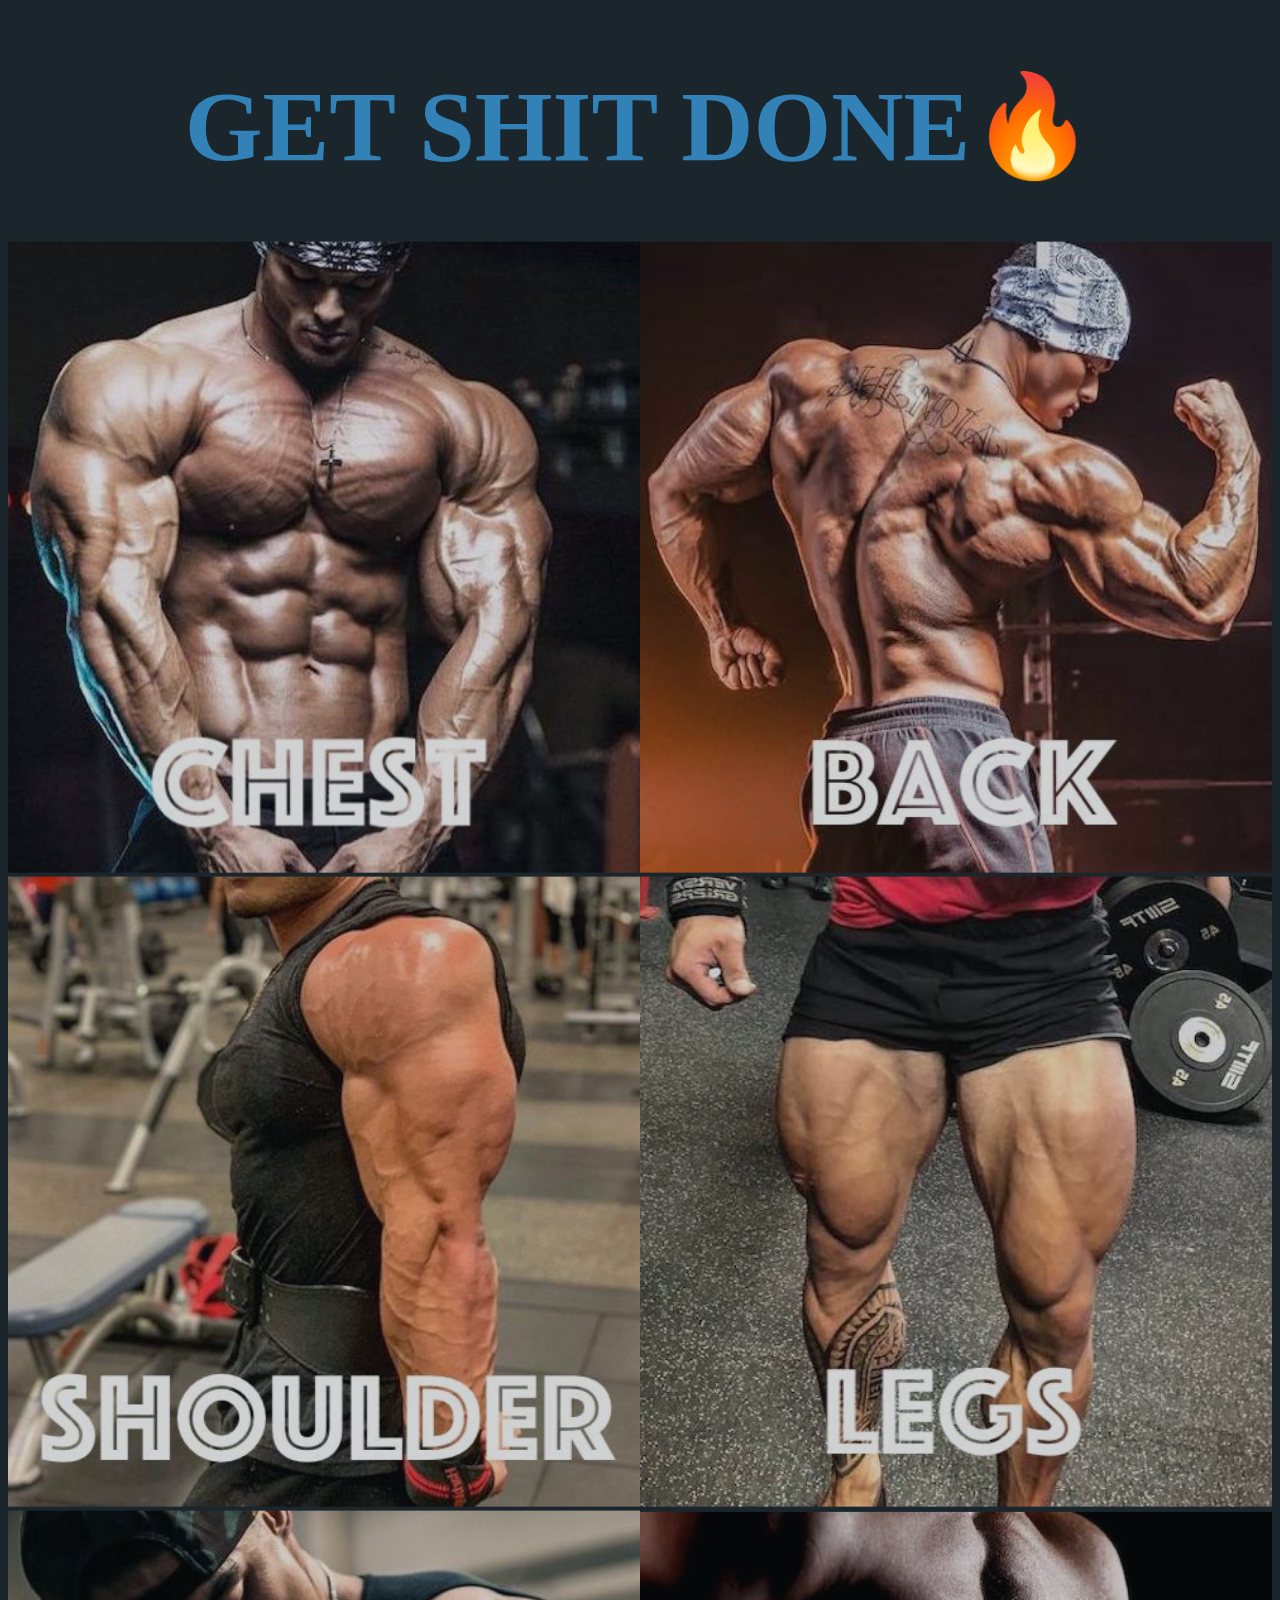
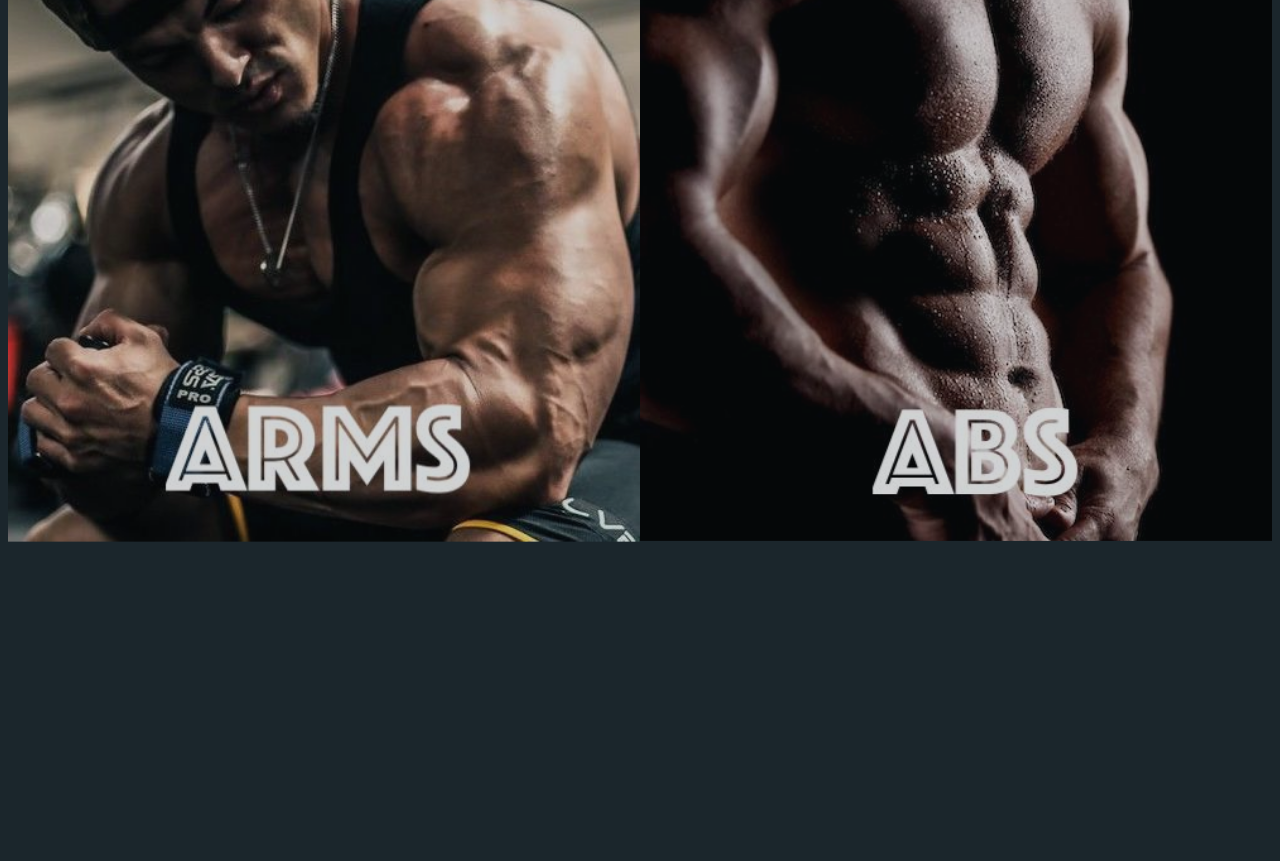
==== index.html @ d54ac2c0 "ver 1.2" ====
<!DOCTYPE html>
<html lang="en" dir="ltr">

<head>
  <meta charset="utf-8">
  <title>Get Shit Done!</title>
  <link rel="stylesheet" href="css/styles.css">

</head>

<body>
  <h1>GET SHIT DONE<span style='font-size:100px;'>&#128293;</span></h1>

  <div class="grid-container">
    <div class="items">

<br><br><br><br><br>
<br><br><br><br><br>
<br><br><br><br><br>
<br><br>

      <a href="chest-workout.html" class="item1">
        <img src="assets/1370443.jpg" alt="chest">
      </a>

      <a href="back-workout.html" class="item2">
        <img src="assets/52768868_1171209883045090_1196168689951440896_o.jpg" alt="back">
      </a>

      <a href="shoulder-workout.html" class="item3">
        <img src="assets/62481878_1246250755541002_6501172174957576192_o.jpg" alt="shoulder">
      </a>

      <a href="leg-workout.html" class="item4">
        <img src="assets/DljL3-6WsAE-UEq.jpg-large.jpg" alt="legs">
      </a>

      <a href="arms-workout.html" class="item5">
        <img src="assets/1370444.jpg" alt="arms">
      </a>

      <a href="abs-workout.html" class="item6">
        <img src="assets/1370604.jpg" alt="abs">
      </a>
    </div>

  </div>

</body>

</html>
---- css/styles.css ----
body{
background-color: #1b262c;
}

h1{
  font-weight: bold;
  color: #3282b8;
  text-align: center;
  font-size: 100px
}



li{
  font-family: "Trebuchet MS", Helvetica, sans-serif;
  font-size: 50px;
  color:#bbe1fa;
}

a{
    color:#bbe1fa;
}

p{
  font-family: "Gill Sans", sans-serif;
  font-size: 30px;
  color: white;
}


html, body, .grid-container {
height: 100%;
min-height: 100%;
}

.grid-container{
  display: grid;

}

img {
  opacity: 0.8;
    width: 100%;
    position: relative;
    top: 30%;
    left: 50%;
    transform: translate(-50%, -50%);
}



.item1 {
  float:left;
  width: 50%;
}

.item2 {
float:right;
width: 50%;

}

.item3{
  float:left;
  width: 50%;

}

.item4{
  float:right;
  width: 50%;

}

.item5{
  float:left;
  width: 50%;

}

.item6{
  float:right;
  width: 50%;
}
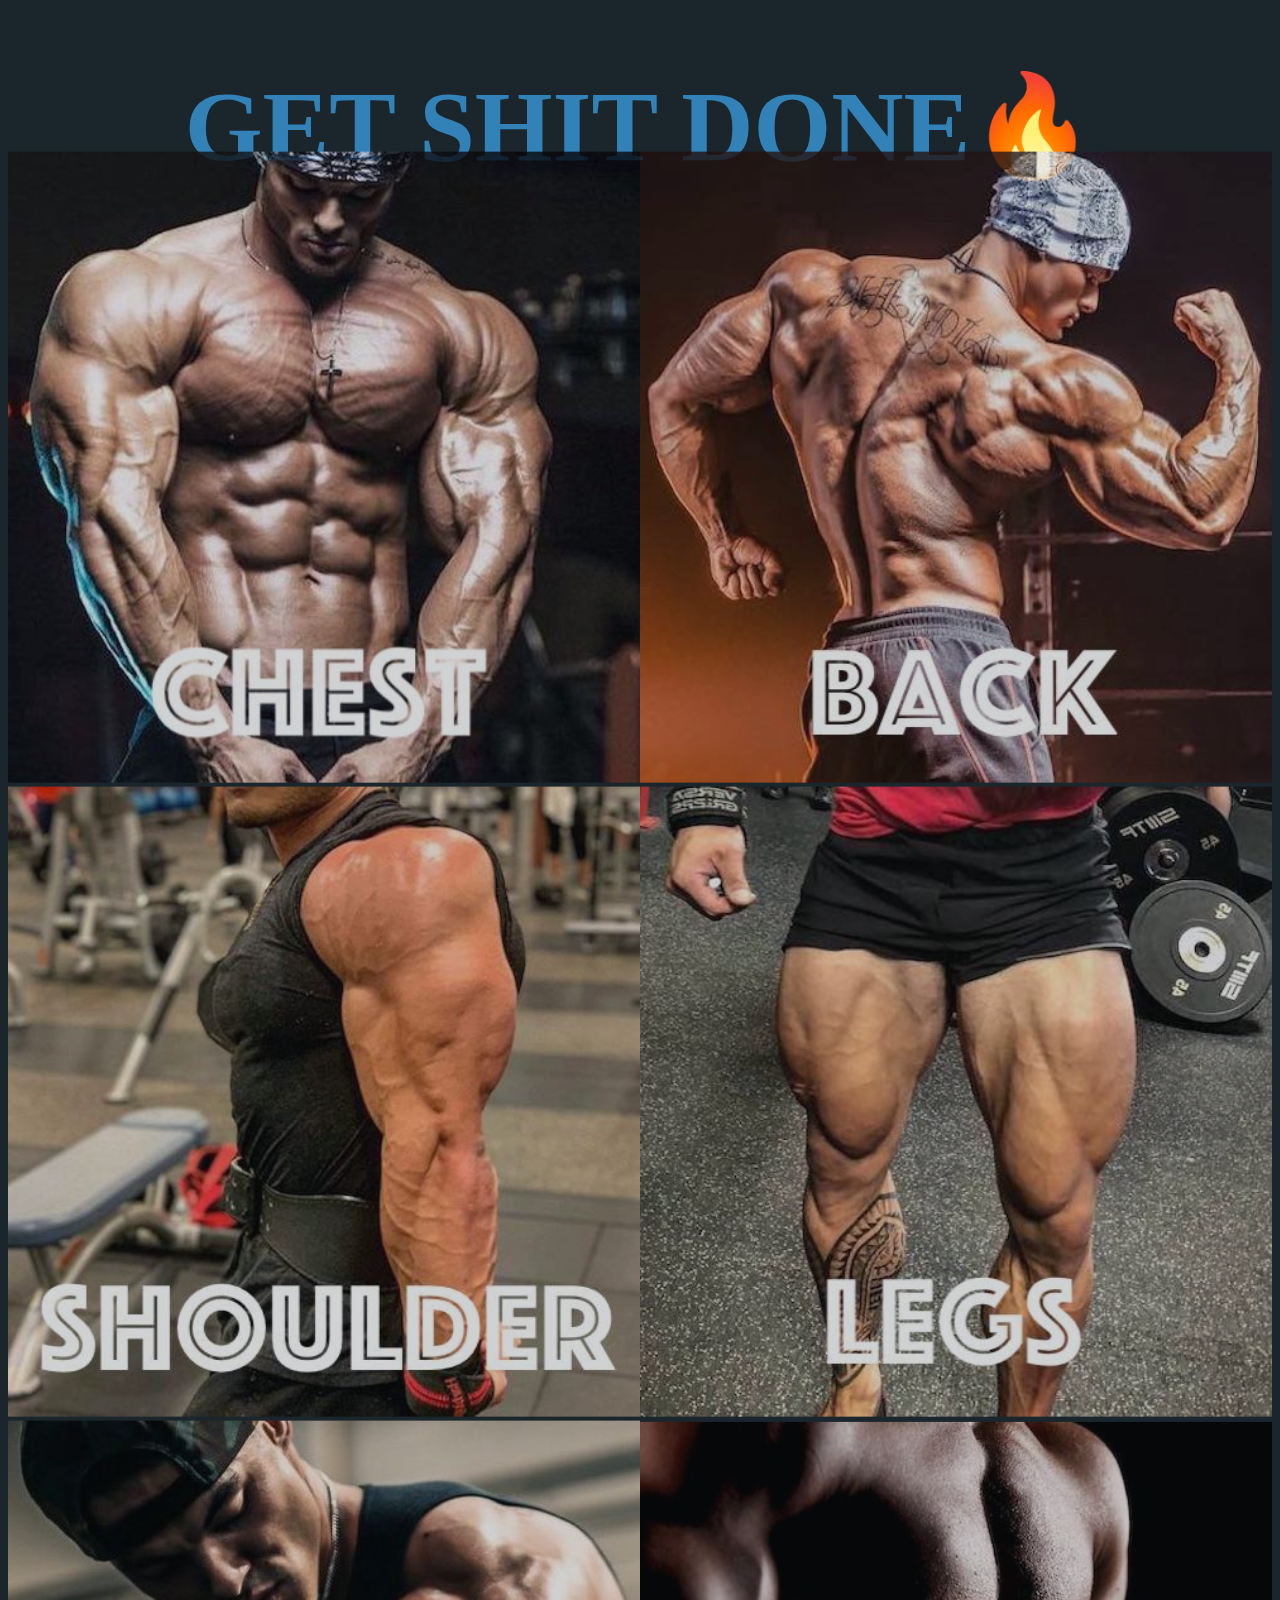
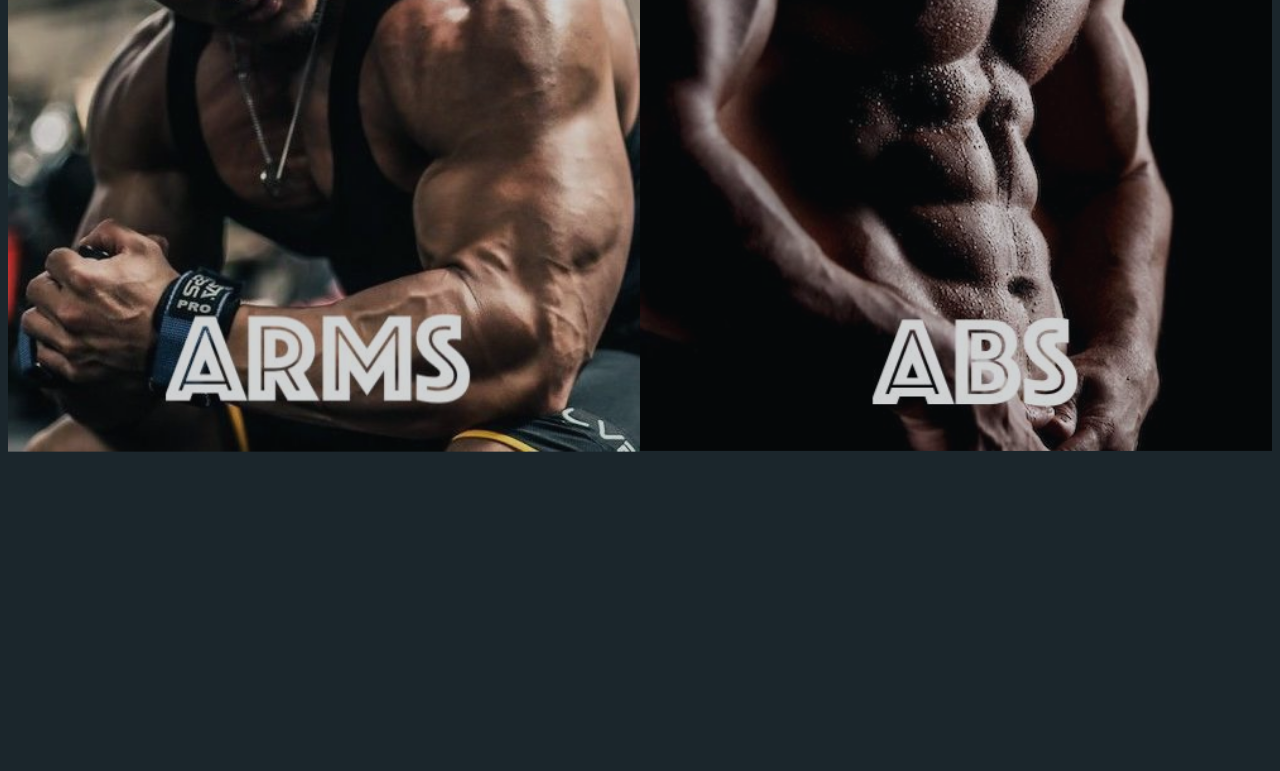
==== commit 3d23659d: "ver 1.3" ====
--- a/index.html
+++ b/index.html
@@ -14,7 +14,6 @@
   <div class="grid-container">
     <div class="items">
 
-<br><br><br><br><br>
 <br><br><br><br><br>
 <br><br><br><br><br>
 <br><br>
